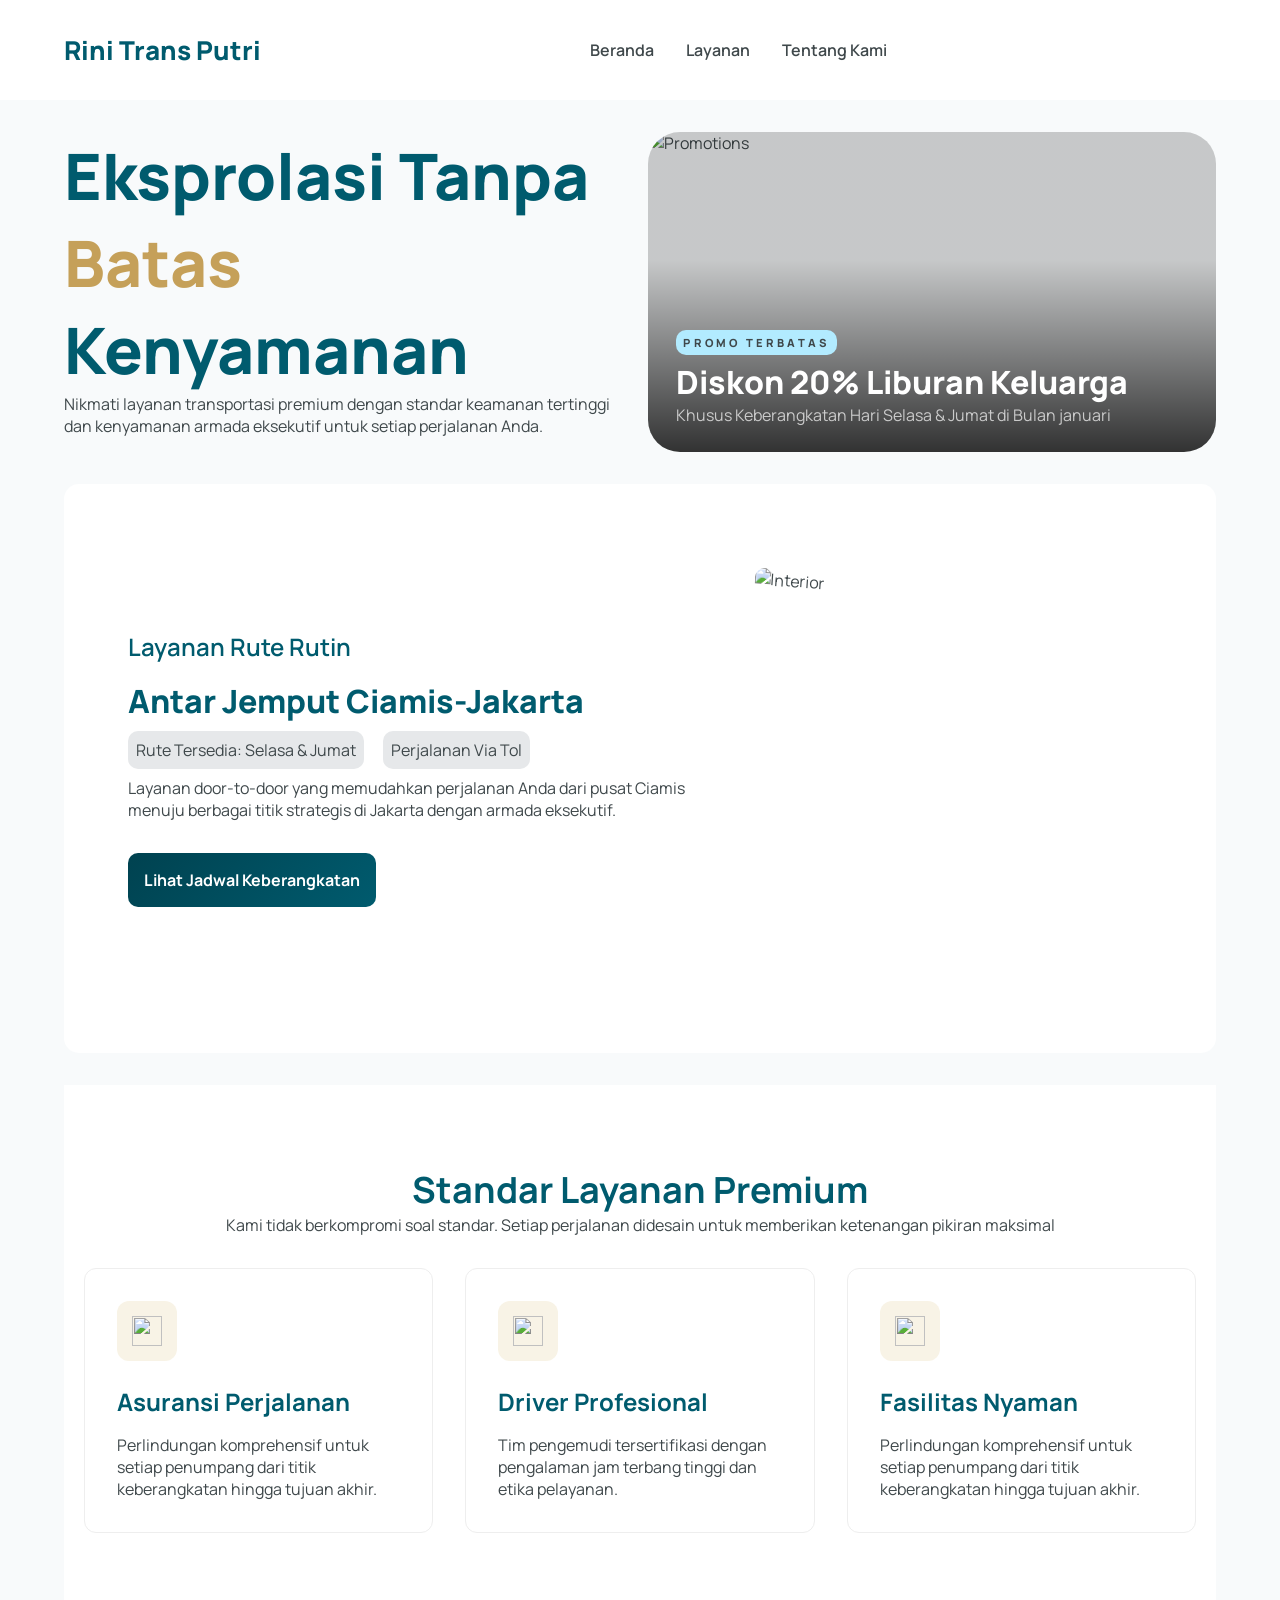
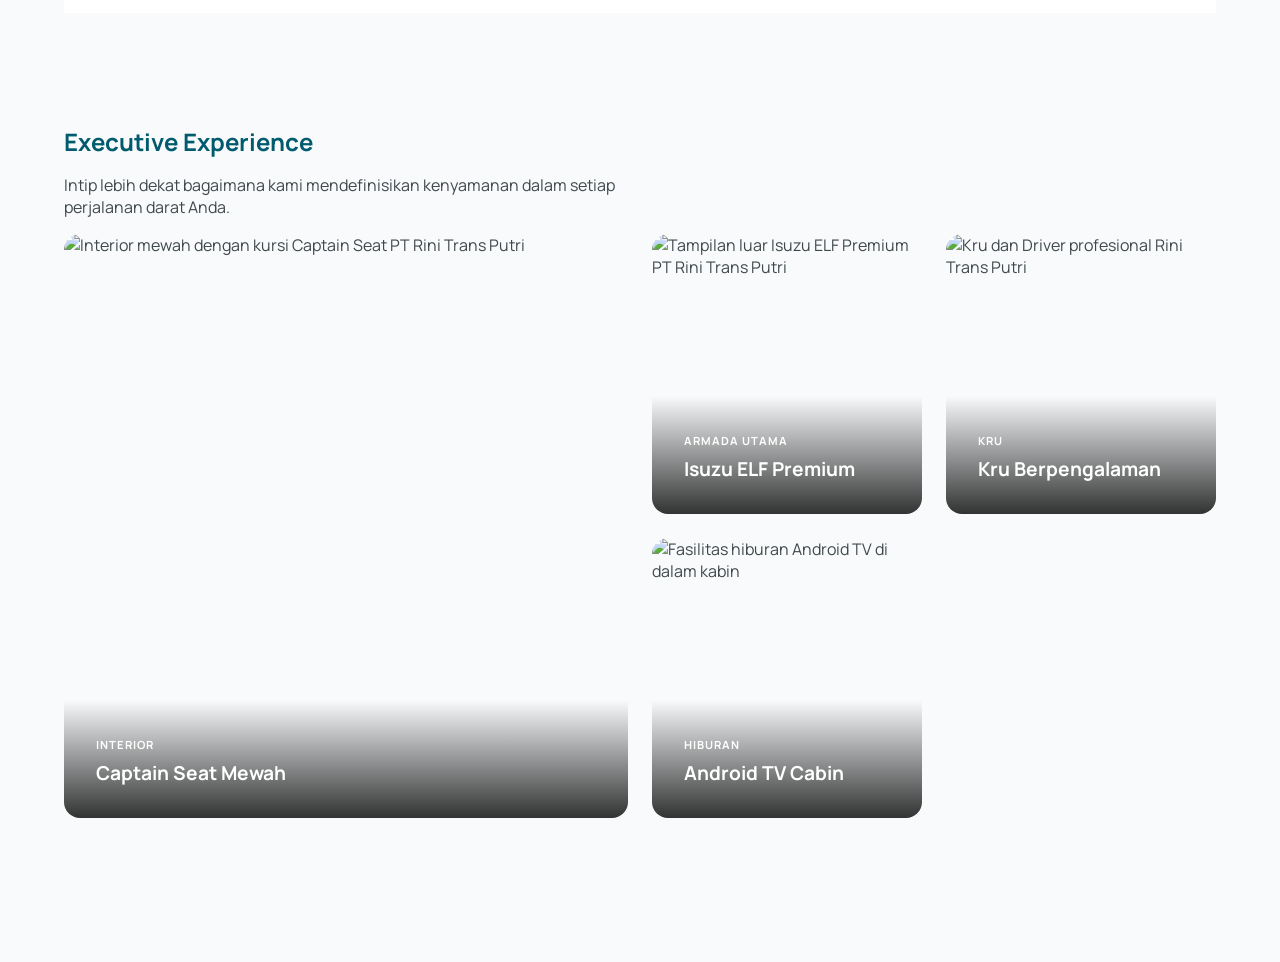
==== index.html @ 4099356e "inisialisasi" ====
<!doctype html>
<html lang="en">
  <head>
    <meta charset="UTF-8" />
    <meta name="viewport" content="width=device-width, initial-scale=1.0" />
    <title>Rini Trans Putri</title>
    <link rel="stylesheet" href="css/global.css" />
    <link rel="stylesheet" href="css/components/navbar.css" />
    <link rel="stylesheet" href="css/components/ui.css" />
    <link rel="stylesheet" href="css/pages/index.css" />
  </head>
  <body>
    <header>
      <div id="navbar-placeholder"></div>
    </header>

    <main>
      <section id="hero" class="hero-section">
        <div class="hero-container">
          <div class="hero-content">
            <h1>
              Eksprolasi Tanpa <span class="highlight">Batas</span> Kenyamanan
            </h1>
            <p>
              Nikmati layanan transportasi premium dengan standar keamanan
              tertinggi dan kenyamanan armada eksekutif untuk setiap perjalanan
              Anda.
            </p>

          </div>

          <div class="hero-visual">
            <div class="promotion-card">
              <img
                src="https://www.buspariwisata.id/wp-content/uploads/2025/04/buspriwisata.id-logo-bus-pariwisata-bejeu-a.jpg"
                alt="Promotions"
              />
            </div>
            <div class="hero-overlay">
              <span class="badge"> PROMO TERBATAS </span>
              <h2>Diskon 20% Liburan Keluarga</h2>
              <p>Khusus Keberangkatan Hari Selasa & Jumat di Bulan januari</p>
            </div>
          </div>
        </div>
      </section>

      <section id="services" class="services-section">
        <div class="services-container">
          <div class="services-content">
            <span class="section-subtitle">Layanan Rute Rutin</span>
            <h2>Antar Jemput Ciamis-Jakarta</h2>

            <div class="services-tags">
              <span class="tag-item">Rute Tersedia: Selasa & Jumat</span>
              <span class="tag-item">Perjalanan Via Tol</span>
            </div>

            <p>
              Layanan door-to-door yang memudahkan perjalanan Anda dari pusat
              Ciamis menuju berbagai titik strategis di Jakarta dengan armada
              eksekutif.
            </p>
            <a href="#" class="cta-button">Lihat Jadwal Keberangkatan</a>
          </div>

          <div class="services-visual">
            <figure class="interior-card">
              <img
                src="https://www.buspariwisata.id/wp-content/uploads/2025/04/buspriwisata.id-logo-bus-pariwisata-bejeu-a.jpg"
                alt="Interior"
              />
            </figure>
          </div>
        </div>
      </section>

      <section id="premium-standards" class="standards-section">
        <div class="standards-container">
          <header class="section-header-centered">
            <h2>Standar Layanan Premium</h2>
            <p>
              Kami tidak berkompromi soal standar. Setiap perjalanan didesain
              untuk memberikan ketenangan pikiran maksimal
            </p>
          </header>

          <div class="standards-grid">
            <article class="standard-card">
              <div class="card-icon-wrapper">
                <img src="" alt="" />
              </div>
              <h3>Asuransi Perjalanan</h3>
              <p>
                Perlindungan komprehensif untuk setiap penumpang dari titik
                keberangkatan hingga tujuan akhir.
              </p>
            </article>

            <article class="standard-card">
              <div class="card-icon-wrapper">
                <img src="" alt="" />
              </div>
              <h3>Driver Profesional</h3>
              <p>
                Tim pengemudi tersertifikasi dengan pengalaman jam terbang
                tinggi dan etika pelayanan.
              </p>
            </article>

            <article class="standard-card">
              <div class="card-icon-wrapper">
                <img src="" alt="" />
              </div>
              <h3>Fasilitas Nyaman</h3>
              <p>
                Perlindungan komprehensif untuk setiap penumpang dari titik
                keberangkatan hingga tujuan akhir.
              </p>
            </article>
          </div>
        </div>
      </section>

      <section id="executive-experience" class="experience-section">
        <div class="experience-container">
          <header class="section-header">
            <h2>Executive Experience</h2>
            <p>
              Intip lebih dekat bagaimana kami mendefinisikan kenyamanan dalam
              setiap perjalanan darat Anda.
            </p>
          </header>

          <div class="experience-gallery-grid">
            <figure class="gallery-item large-item">
              <img
                src="assets/images/interior-captain-seat.jpg"
                alt="Interior mewah dengan kursi Captain Seat PT Rini Trans Putri"
              />
              <figcaption>
                <span class="label">INTERIOR</span>
                <h3>Captain Seat Mewah</h3>
              </figcaption>
            </figure>

            <figure class="gallery-item">
              <img
                src="assets/images/fleet-exterior.jpg"
                alt="Tampilan luar Isuzu ELF Premium PT Rini Trans Putri"
              />
              <figcaption>
                <span class="label">ARMADA UTAMA</span>
                <h3>Isuzu ELF Premium</h3>
              </figcaption>
            </figure>

            <figure class="gallery-item">
              <img
                src="assets/images/crew-driver.jpg"
                alt="Kru dan Driver profesional Rini Trans Putri"
              />
              <figcaption>
                <span class="label">KRU</span>
                <h3>Kru Berpengalaman</h3>
              </figcaption>
            </figure>

            <figure class="gallery-item">
              <img
                src="assets/images/android-tv.jpg"
                alt="Fasilitas hiburan Android TV di dalam kabin"
              />
              <figcaption>
                <span class="label">HIBURAN</span>
                <h3>Android TV Cabin</h3>
              </figcaption>
            </figure>
          </div>
        </div>
      </section>
    </main>
    <script type="module" src="js/main.js"></script>
  </body>
</html>
---- css/global.css ----
/* 1. Definisikan file font yang sudah kamu download di paling atas */
@font-face {
  font-family: "Manrope"; /* Ini nama bebas yang kamu buat */
  src: url("../assets/fonts/Manrope-VariableFont_wght.ttf") format("truetype");
  font-weight: 100 900; /* Karena variable font, kita kasih rentang 100 sampai 900 */
  font-style: normal;
}

/* 2. Gabungkan ke dalam :root yang sudah kamu buat */
:root {
  /* Font Setting */
  --font-main: "Manrope", sans-serif;

  --primary-color: #004250;
  --secondary-color: #c5a059;
  --bg-light: #f8fafb;
  --white: #ffffff;

  /* Warna Teks */
  --text-primary: #005b6e;
  --text-secondary: #3f484b;

  /* Warna UI Elements */
  --card-bold:900;
  --card-medium:600;
  --card-thin:400;
  --fsize-card:2rem;
  --fsize-mini:1rem
  --card-bg: #ffffff;
  --border-color: #e2e8f0;
  --bg-radius: 15px;
  --bg-padding:2rem;
  --gap-card:2rem;
  --btn-hover: #08626c;
  --bg-item: #e6e8ea;
  --badge-bg:#B2EBFF;
  --bg-form:#70787C;
  --btn-linear: linear-gradient(135deg, #004250 0%, #005B6E 100%);

  --shadow-soft: 0 10px 30px rgba(0, 0, 0, 0.05);

  --banner-line: 1.1;

  --input-bg: #ebebeb;
  --input-radius: 8px;
  --input-padding: 0.8rem;
  --label-weight: 600;


}

/* 3. Terapkan secara global */
body {
  font-family: var(--font-main);
  background-color: var(--bg-light);
  color: var(--text-secondary);
  margin: 0;
}

main {
  display: flex;
  flex-direction: column;
  gap: 2rem;
  margin: 2rem 4rem 4rem 4rem;
  
}

* {
  margin: 0;
  padding: 0;
  box-sizing: border-box; /* Sangat penting agar padding tidak merusak lebar elemen */
}

html {
  scroll-behavior: smooth;
  font-size: 16px; /* Basis 1rem = 16px */
}
---- css/components/navbar.css ----
.navbar {
  background-color: #ffff;
  padding: 2rem 4rem 2rem 4rem;
  position: sticky;
  top: 0;
  z-index: 1000;
}

.nav-container {
  display: flex;
  justify-content: space-between;
  align-items: center;
  max-width: 1200px;
}

.nav-links {
  display: flex;
  list-style: none;
  gap: 1rem;
}

.nav-links a {
  display: inline-block;
  text-decoration: none;
  color: var(--text-secondary);
  font-family: var(--font-main);
  font-weight: 600;
  transition: all 0.3 ease;
}

.nav-links a:hover {
  font-weight: 900;
  color: var(--text-primary);
  transform: translateY(-5px);
}

.logo {
  font-family: var(--font-main);
  font-weight: 800;
  font-size: 26px;
  color: var(--text-primary);
}
---- css/components/ui.css ----
.cta-button {
  text-decoration: none;
  background: var(--btn-linear);
  color: var(--white);
  font-size: 1rem;
  font-weight: bold;
  padding: 1rem;
  border-radius: 10px;
  margin-top: 1rem;
  display: block;
  text-align: center;
  width: fit-content;
}

.badge {
  color: var(--text-secondary);
  font-size: 0.7rem;
  font-weight: var(--card-bold);
  letter-spacing: 0.2rem;
  background-color: var(--badge-bg);
  border-radius: 10px;
  padding: 5px 7px;
}
.card-badge {
  color: var(--text-primary);
  font-size: 0.7rem;
  font-weight: var(--card-bold);
  letter-spacing: 0.2rem;
  background-color: rgba(255, 255, 255, 0.7);
  border-radius: 10px;
  padding: 5px 7px;
}

.form-card {
    display: flex;
    flex-direction: column;
    gap:var(--gap-card) ;
    flex: 1;
    background-color: var(--card-bg);
    border-radius: var(--bg-radius);
    padding: var(--bg-padding);
    box-shadow: var(--shadow-soft) ;
}

.btn-arrow {
  color: var(--text-primary);
  background-color: #ECEEEF;
  border: none;
  border-radius: var(--input-radius);
  width: 2.5rem;
  height: 2.5rem;
  cursor: pointer;
}

.nav-btn  {
  padding: 12px 25px;
  border: none;
  background: #ebebeb;
  color: var(--text-dark);
  border-radius: 10px;
  cursor: pointer;
  font-weight: 600;
  transition: var(--transition);
}

.nav-btn.active {
  background: var(--btn-linear);
  color: var(--white);
}

.btn-submit {
  padding: 12px 25px;
  border: none;
  width: 100%;
  background: var(--btn-linear);
  color: var(--white);
  border-radius: 10px;
  cursor: pointer;
  font-weight: 600;
}

/* Ini akan otomatis berlaku untuk semua inputan di website Anda */
input[type="text"],
input[type="email"],
input[type="number"],
input[type="password"],
input[type="date"],
select,
textarea {
    width: 100%;
    padding: var(--input-padding);
    border: none;
    background-color: var(--input-bg);
    border-radius: var(--input-radius);
    outline-color: var(--primary-color);
    font-family: inherit; /* Agar font tidak berubah ke default browser */
    transition: all 0.3s ease;
    resize: none;
}

input[type="text"]:focus,
input[type="email"]:focus,
input[type="number"]:focus,
input[type="password"]:focus,
input[type="date"]:focus,
select:focus,
textarea:focus{
    color: var(--text-primary);
    outline: none;
    box-shadow: 2px 4px 10px 4px rgba(15, 59, 70, 0.2);
    background-color: #ffffff;
}

/* Style saat input diklik (Focus) */
input:focus, textarea:focus {
    background-color: #ffffff; 
    box-shadow: 2px 4px 10px 4px rgba(15, 59, 70, 0.2);
}

:where(input):focus::placeholder {
  color: var(--text-primary);
}

.field:focus-within label {
  color: var(--text-primary);
  transition: all 0.3s ease;
  transform: translateY(-2px);
}
/* Style Global untuk Label */
label {
    display: block;
    margin-bottom: 0.5rem;
    font-weight: var(--label-weight);
    font-size: 0.9rem;
    color: #333;
    transition: color 0.3s ease;
}
---- css/pages/index.css ----
.hero-container {
  display: flex;
  justify-content: space-between;
  gap: 1rem;
}

.hero-content {
  flex: 1;
}

.hero-content h1 {
  font-size: 4rem;
  font-weight: 900;
  color: var(--text-primary);
}

.hero-content span {
  display: block;
  font-size: 4rem;
  color: var(--secondary-color);
}

.hero-visual {
  position: relative;
  flex: 1;
  width: 100%;
}

.hero-visual .promotion-card {
  position: relative;
  aspect-ratio: 16 / 9;
  overflow: hidden;
  border-radius: 2rem;
}

.hero-visual .promotion-card::after {
  content: "";
  position: absolute;
  top: 0;
  left: 0;
  width: 100%;
  height: 100%;

  background: linear-gradient(rgba(0, 0, 0, 0.2) 40%, rgba(0, 0, 0, 0.8) 100%);
  pointer-events: none;
}

.hero-visual .promotion-card img {
  width: 100%;
  height: 100%;
  z-index: -1;
}

.hero-overlay {
  position: absolute;
  bottom: 8%;
  left: 5%;
  width: 90%;
}



.hero-overlay h2 {
  color: var(--white);
  font-weight: 900;
  font-size: 2rem;
  margin-top: 0.5rem;
}

.hero-overlay p {
  color: var(--white);
  font-size: 1rem;
  opacity: 70%;
}

.services-container {
  display: flex;
  justify-content: space-between;
  background-color: var(--white);
  border-radius: 15px;
  gap: 1rem;
  padding: 4rem 4rem;
}

.services-content {
  display: flex;
  flex-direction: column;
  flex: 1.5;
  gap: 1rem;
  align-self: center;
}

.services-content span {
  font-size: 1.5rem;
  font-weight: 600;
  color: var(--text-primary);
}
.services-content h2 {
  font-size: 2rem;
  font-weight: 900;
  color: var(--text-primary);
}

.services-tags .tag-item {
  font-size: 1rem;
  font-weight: normal;
  color: var(--text-secondary);
  background-color: var(--bg-item);
  border-radius: 10px;
  padding: 0.5rem;
  margin-right: 1rem;
}

.services-visual {
  display: flex;
  flex: 1;
  justify-content: end;
  max-height: 100%;
  padding: 2rem;
}

.services-visual .interior-card {
  width: 100%;
  max-width: 400px;
  aspect-ratio: 1/1;
  overflow: hidden;
  border-radius: 10px;
  rotate: 4deg;
}

.section-header-centered,
.h2 {
  text-align: center;
  font-size: 1.5rem;
  color: var(--text-primary);
  margin-bottom: 2rem;
}

.section-header-centered p {
  font-size: 1rem;
  color: var(--text-secondary);
}

.standards-section {
  padding: 80px 20px;
  background-color: var(--white);
}

.standards-grid {
  display: grid;
  grid-template-columns: repeat(3, 1fr);
  gap: 2rem;
}

.standard-card {
  padding: 2rem;
  background: var(--white);
  border-radius: 12px;
  border: 1px solid #eee;
  transition: all 0.3s ease;
}

.standard-card:hover {
  transform: translateY(-10px);
  box-shadow: var(--shadow-soft);
}

.card-icon-wrapper {
  width: 60px;
  height: 60px;
  background-color: rgba(184, 134, 11, 0.1);
  display: flex;
  align-items: center;
  justify-content: center;
  border-radius: 12px;
  margin-bottom: 1.5rem;
}

.card-icon-wrapper img {
  width: 30px;
  height: 30px;
}

.standard-card h3 {
  font-size: 1.5rem;
  color: var(--text-primary);
  margin-bottom: 1rem;
}

.standard-card p {
  font-size: 1rem;
  color: var(--text-secondary);
}

.experience-section {
  padding: 80px 0;
  background-color: var(--bg-light);
}

.experience-section header h2 {
  font-size: 1.5rem;
  color: var(--text-primary);
  margin-bottom: 1rem;
}
.experience-section header p {
  width: 50%;
  font-size: 1rem;
  color: var(--text-secondary);
  margin-bottom: 1rem;
}

.experience-gallery-grid {
  display: grid;
  grid-template-columns: repeat(4, 1fr);
  grid-template-rows: repeat(2, 280px);
  gap: 1.5rem;
}

.gallery-item {
  position: relative;
  overflow: hidden;
  border-radius: 16px;
  margin: 0;
}

/* Gambar Besar (Captain Seat) */
.large-item {
  grid-column: span 2;
  grid-row: span 2;
}

.gallery-item img {
  width: 100%;
  height: 100%;
  object-fit: cover;
  transition: transform 0.5s ease;
}

.gallery-item:hover img {
  transform: scale(1.1);
}

/* Overlay & Caption */
.gallery-item figcaption {
  position: absolute;
  bottom: 0;
  left: 0;
  right: 0;
  padding: 2rem;
  background: linear-gradient(transparent, rgba(0, 0, 0, 0.8));
  color: var(--white);
}

.gallery-item .label {
  display: inline-block;
  font-size: 0.7rem;
  font-weight: 700;
  letter-spacing: 1px;
  color: var(--accent-gold);
  margin-bottom: 0.5rem;
}

.gallery-item h3 {
  font-size: 1.2rem;
  margin: 0;
}
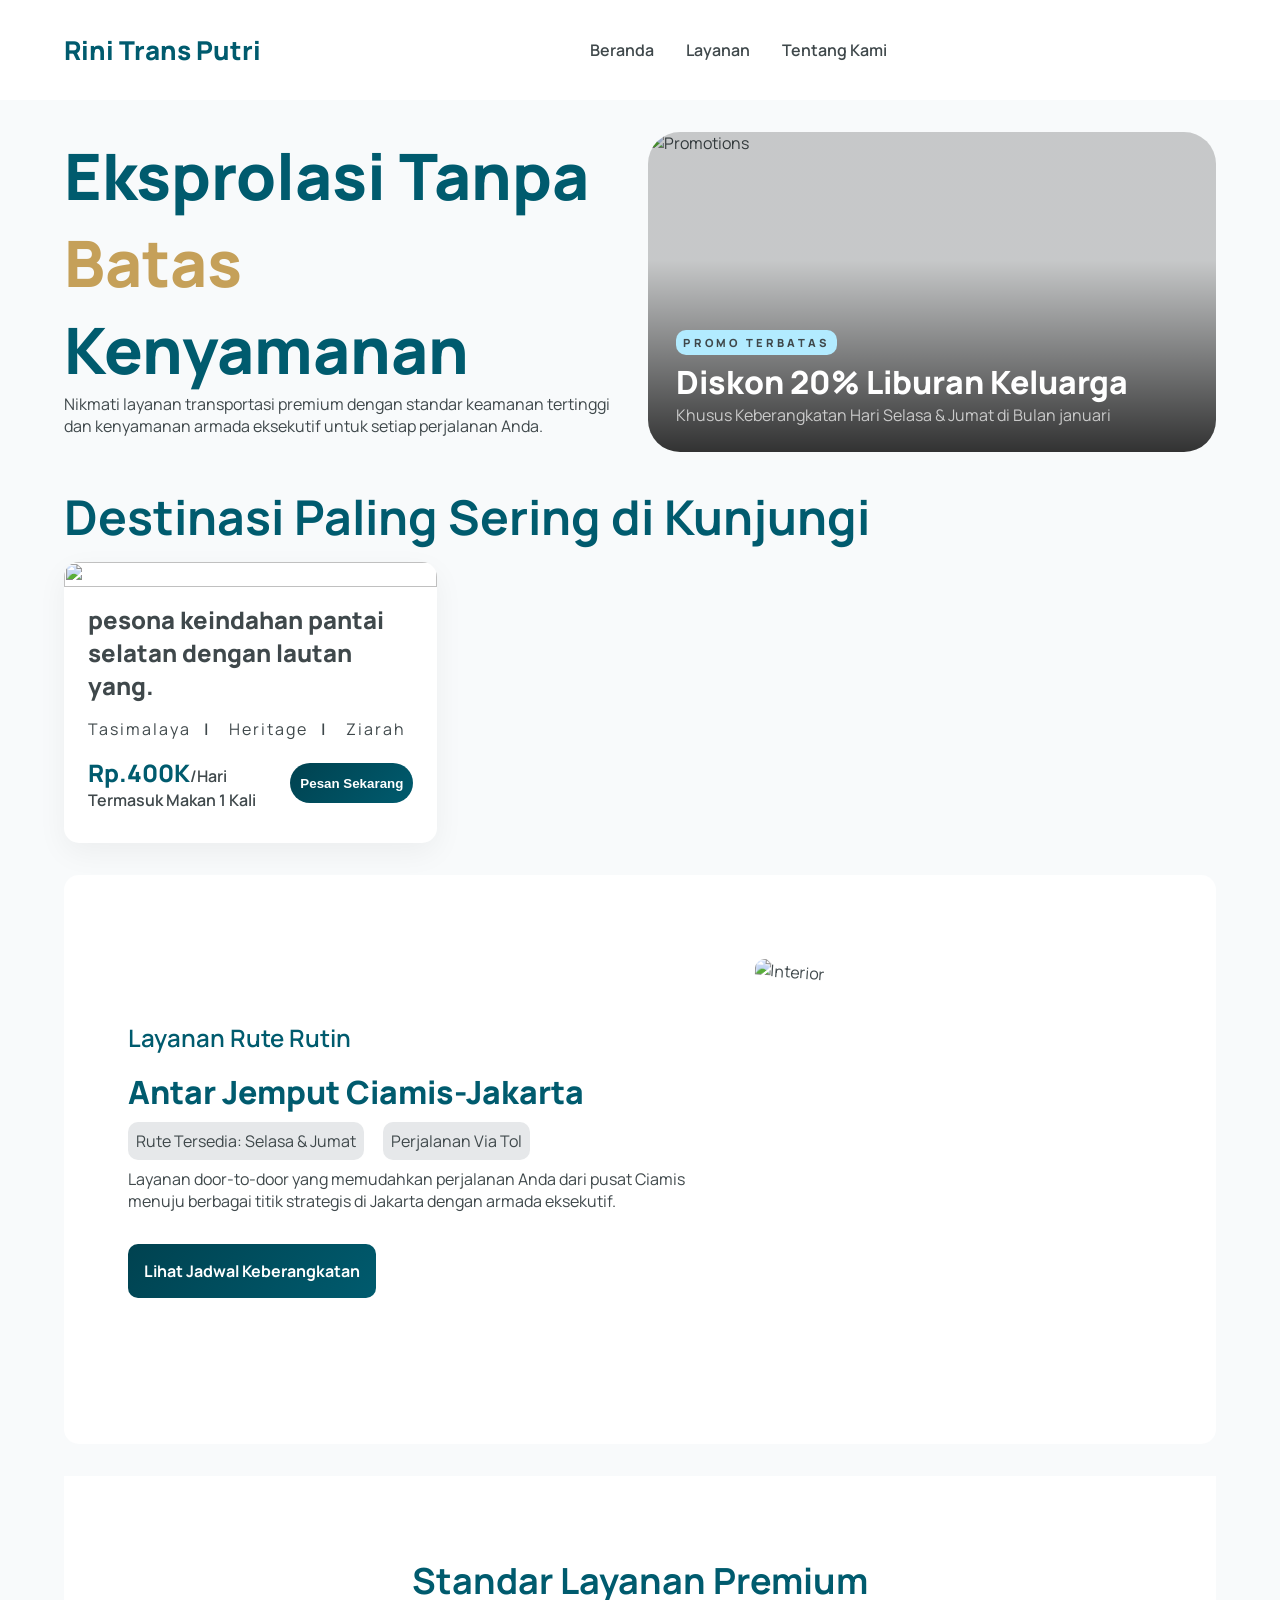
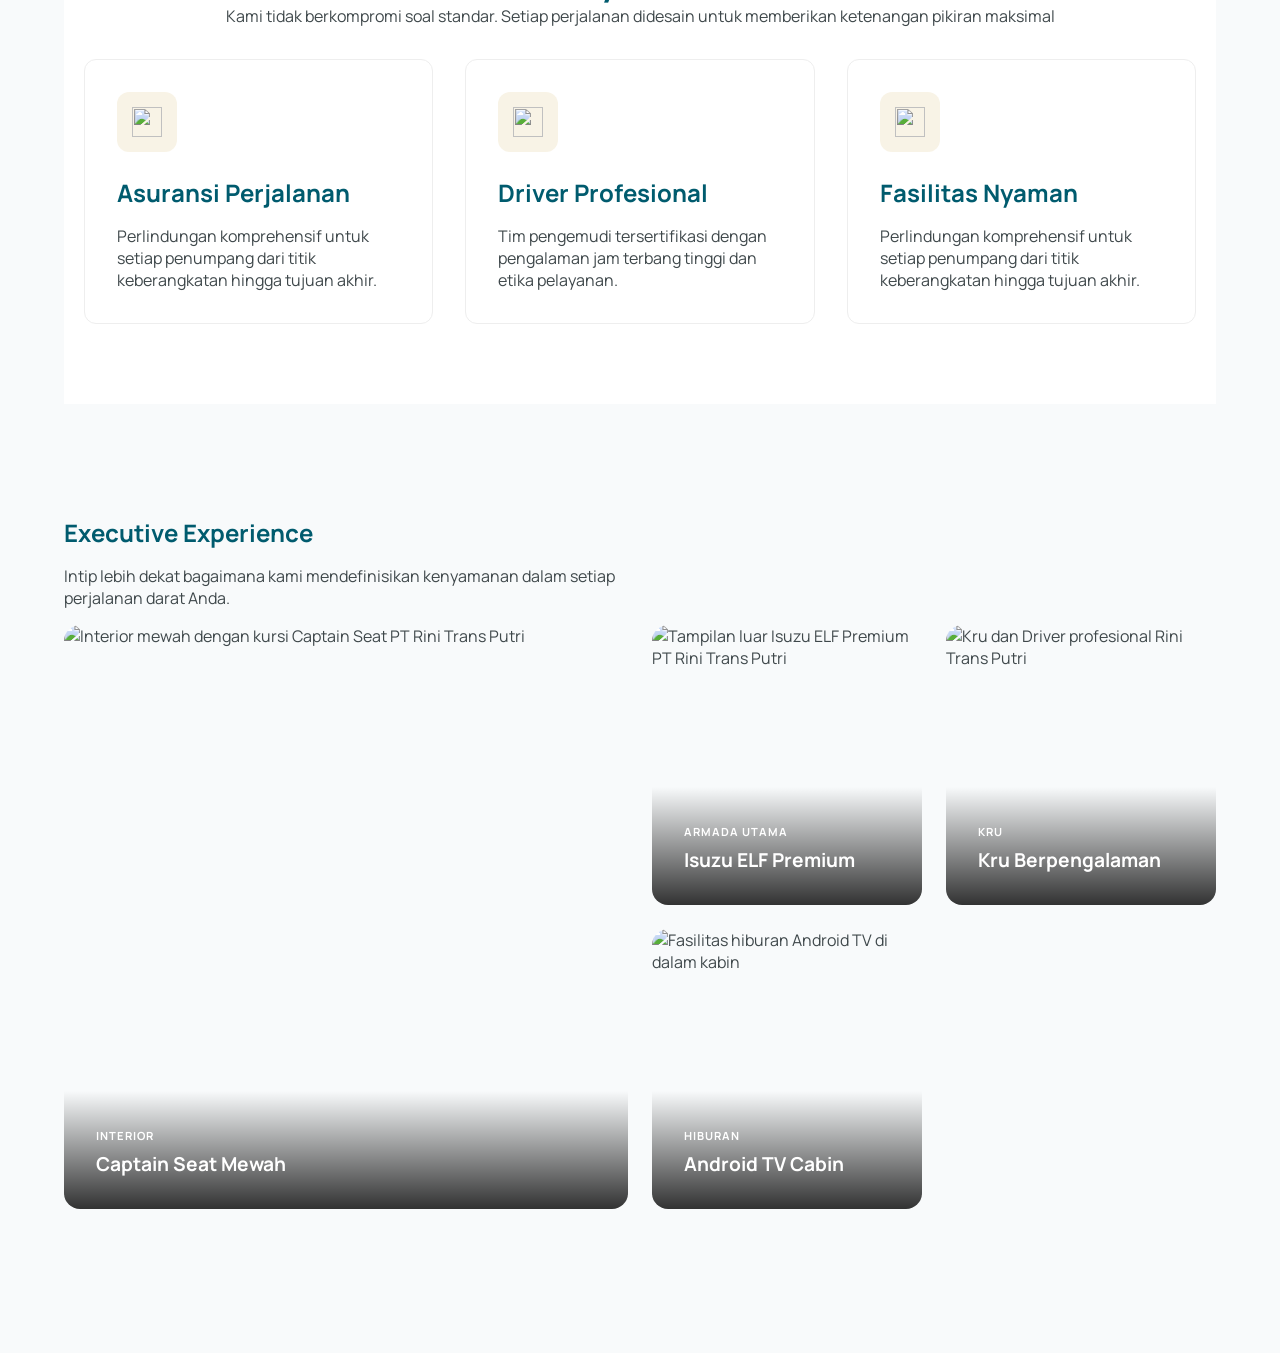
==== commit 038d50a4: "update pada card favorit" ====
--- a/index.html
+++ b/index.html
@@ -45,6 +45,46 @@
         </div>
       </section>
 
+      <section id="popular-destination" class="popular-destination">
+        <div class="destination-title">
+          <h2>Destinasi Paling Sering di Kunjungi</h2>
+        </div>
+        <div class="destination-container">
+          <div class="card-destination">
+            <figure class="destination-visual">
+              <img src="https://www.buspariwisata.id/wp-content/uploads/2025/04/buspriwisata.id-logo-bus-pariwisata-bejeu-a.jpg" alt="">
+            </figure>
+
+            <div class="destination-content">
+              <div class="content-title">
+                  <h2>pesona keindahan pantai selatan dengan lautan yang.</h2>
+              </div>
+
+              <div class="destination-categorization">
+                <div class="category-tag" tag-location>
+                  <i class="icon-map"></i>
+                  <span class="tag-category">Tasimalaya</span>
+                </div>
+                <div class="category-tag" tag-type>
+                  <span class="tag-category">Heritage</span>
+                </div>
+                <div class="category-tag" tag-purpose>
+                  <span class="tag-category">Ziarah</span>
+                </div>
+              </div>
+            
+              <div class="footer">
+                <div class="price-detail">
+                  <h3>Rp.400K<span class="day">/Hari</span></h3>
+                    <span class="offer">Termasuk Makan 1 Kali</span>
+                </div>
+                <button class="nav-btn-minicard active">Pesan Sekarang</button>
+              </div>
+            </div>
+          </div>
+        </div>
+      </section>
+
       <section id="services" class="services-section">
         <div class="services-container">
           <div class="services-content">
--- a/css/global.css
+++ b/css/global.css
@@ -26,7 +26,7 @@
   --card-thin:400;
   --fsize-card:2rem;
   --fsize-mini:1rem
-  --card-bg: #ffffff;
+  --card-bg:#ffffff;
   --border-color: #e2e8f0;
   --bg-radius: 15px;
   --bg-padding:2rem;
@@ -35,6 +35,7 @@
   --bg-item: #e6e8ea;
   --badge-bg:#B2EBFF;
   --bg-form:#70787C;
+  --tag-categories:#E5E5E5;
   --btn-linear: linear-gradient(135deg, #004250 0%, #005B6E 100%);
 
   --shadow-soft: 0 10px 30px rgba(0, 0, 0, 0.05);
--- a/css/components/ui.css
+++ b/css/components/ui.css
@@ -68,6 +68,25 @@
   color: var(--white);
 }
 
+.nav-btn-minicard {
+  width: fit-content;
+  height: 2.5rem;
+  padding-left: 10px;
+  padding-right: 10px;
+  border: none;
+  background: #ebebeb;
+  color: var(--text-dark);
+  border-radius: 20px;
+  cursor: pointer;
+  font-weight: 600;
+  transition: var(--transition);
+}
+
+.nav-btn-minicard.active {
+  background: var(--btn-linear);
+  color: var(--white);
+}
+
 .btn-submit {
   padding: 12px 25px;
   border: none;
@@ -134,4 +153,25 @@
     font-size: 0.9rem;
     color: #333;
     transition: color 0.3s ease;
-}+}
+
+.destination-categorization {
+  display: flex;
+  align-items: center;
+  gap: 10px;
+}
+
+.tag-category {
+  color: var(--color-categories);
+  font-size: 1rem;
+  letter-spacing: 2px;
+}
+
+.category-tag:not(:last-child)::after {
+  content: "|";
+  margin-left: 10px;
+  margin-right: 10px;
+  color: var(--color-categories);
+  font-weight: var(--card-medium);
+}
+
--- a/css/pages/index.css
+++ b/css/pages/index.css
@@ -58,8 +58,6 @@
   width: 90%;
 }
 
-
-
 .hero-overlay h2 {
   color: var(--white);
   font-weight: 900;
@@ -71,6 +69,82 @@
   color: var(--white);
   font-size: 1rem;
   opacity: 70%;
+}
+
+.destination-container {
+  display: grid;
+  grid-template-columns: repeat(3,1fr);
+  gap: 1rem;
+}
+
+.popular-destination {
+  display: flex;
+  flex-direction: column;
+  gap: 3rem;
+}
+.popular-destination .destination-title {
+  height: 30px;
+  font-size: 2rem;
+  color: var(--text-primary);
+}
+
+.destination-container .card-destination {
+  display: flex;
+  flex-direction: column;
+  gap: 1rem;
+  background-color: var(--white);
+  width: 100%;
+  height: auto;
+  border-radius: var(--bg-radius);
+  box-shadow: var(--shadow-soft);
+}
+
+
+
+.card-destination .destination-visual {
+  width: 100%;
+  height: 60%;
+}
+.card-destination .destination-visual img {
+  width: 100%;
+  height: 100%;
+  object-fit: cover;
+  border-top-left-radius: var(--bg-radius);
+  border-top-right-radius: var(--bg-radius);
+}
+
+.destination-content h2 {
+  color: var(--text-secondary);
+  font-weight: var(--card-bold);
+  font-size: 1.5rem;
+}
+
+.destination-content {
+  display: flex;
+  flex-direction: column;
+  gap: 1rem;
+  padding-left: 1.5rem;
+  padding-right: 1.5rem;
+}
+
+.destination-content .footer {
+  margin-bottom: 2rem;
+  display: flex;
+  justify-content: space-between;
+}
+.destination-content .footer .nav-btn-minicard {
+  align-self: center;
+}
+
+.destination-content h3 {
+  font-size: 1.5rem;
+  color: var(--text-primary);
+  font-weight: var(--card-bold);
+}
+.destination-content .offer, .day {
+  color: var(--text-secondary);
+  font-weight: var(--card-medium);
+  font-size: 1rem;
 }
 
 .services-container {
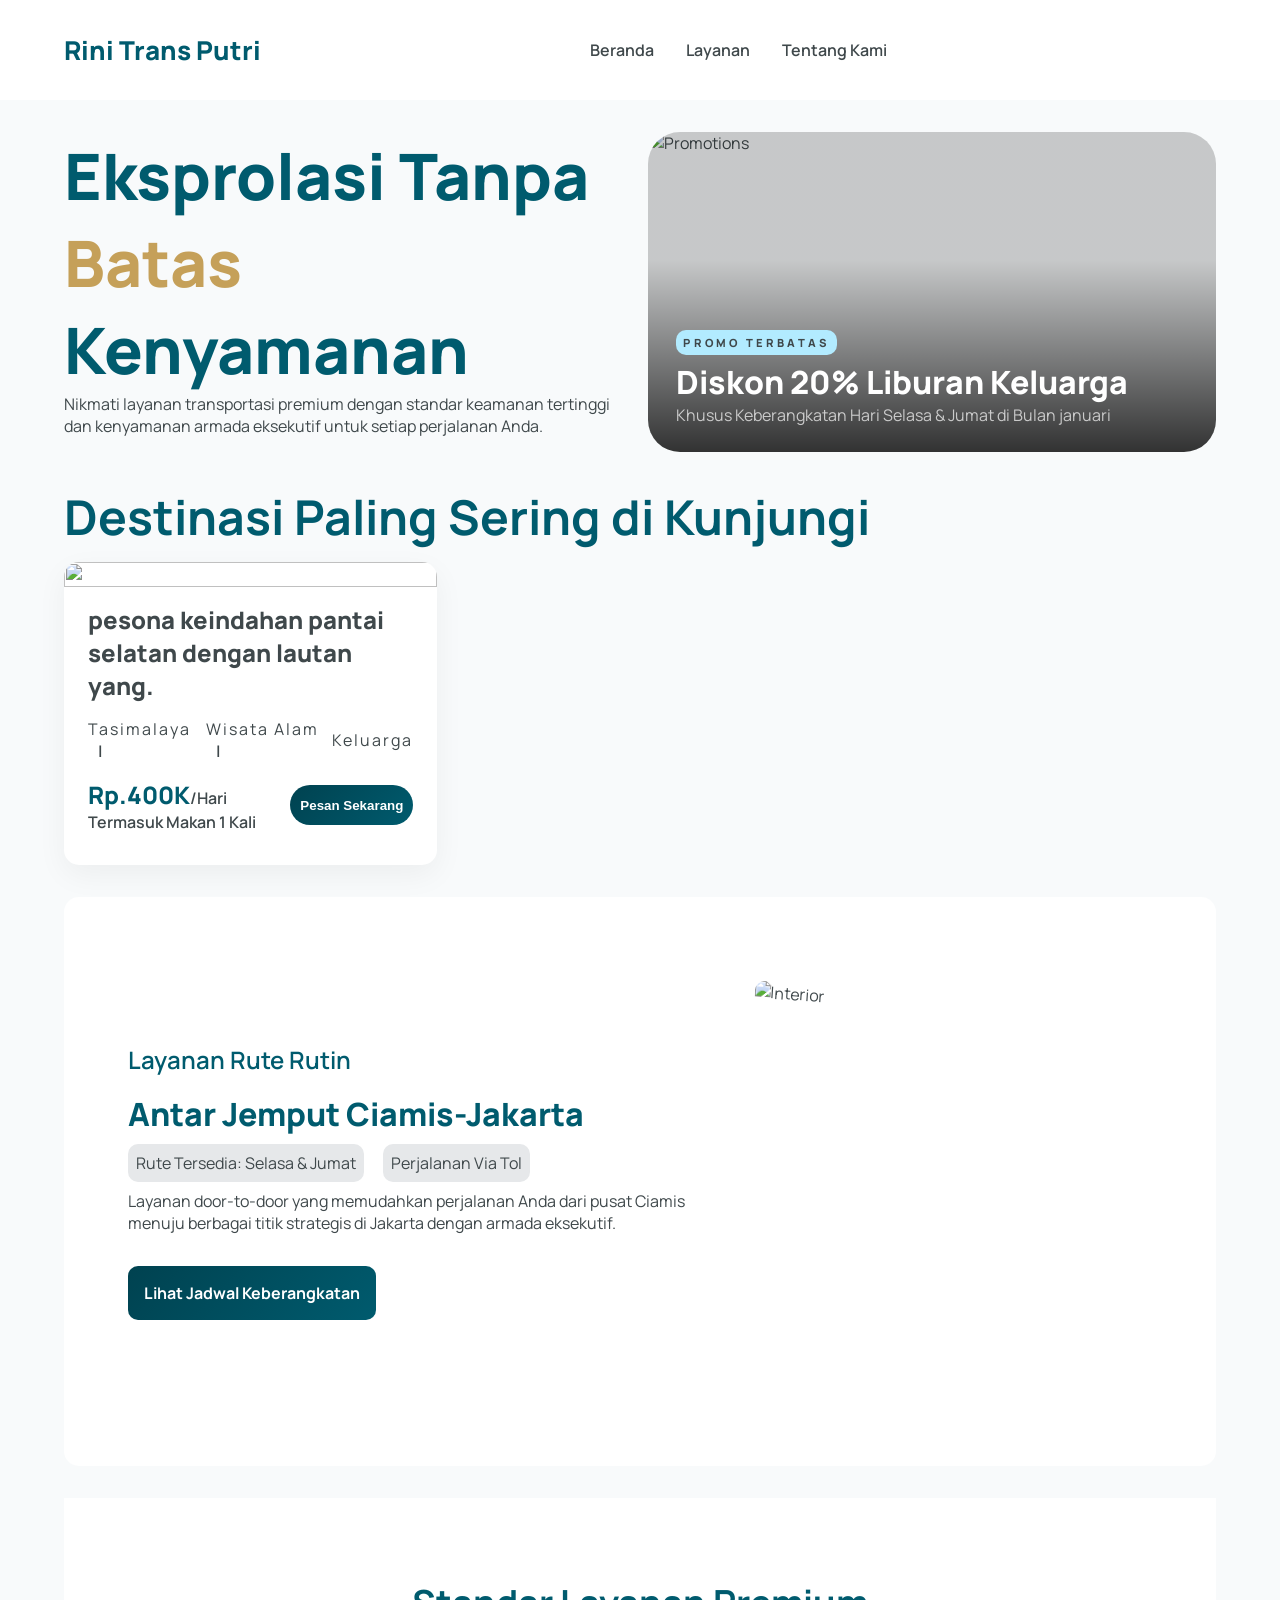
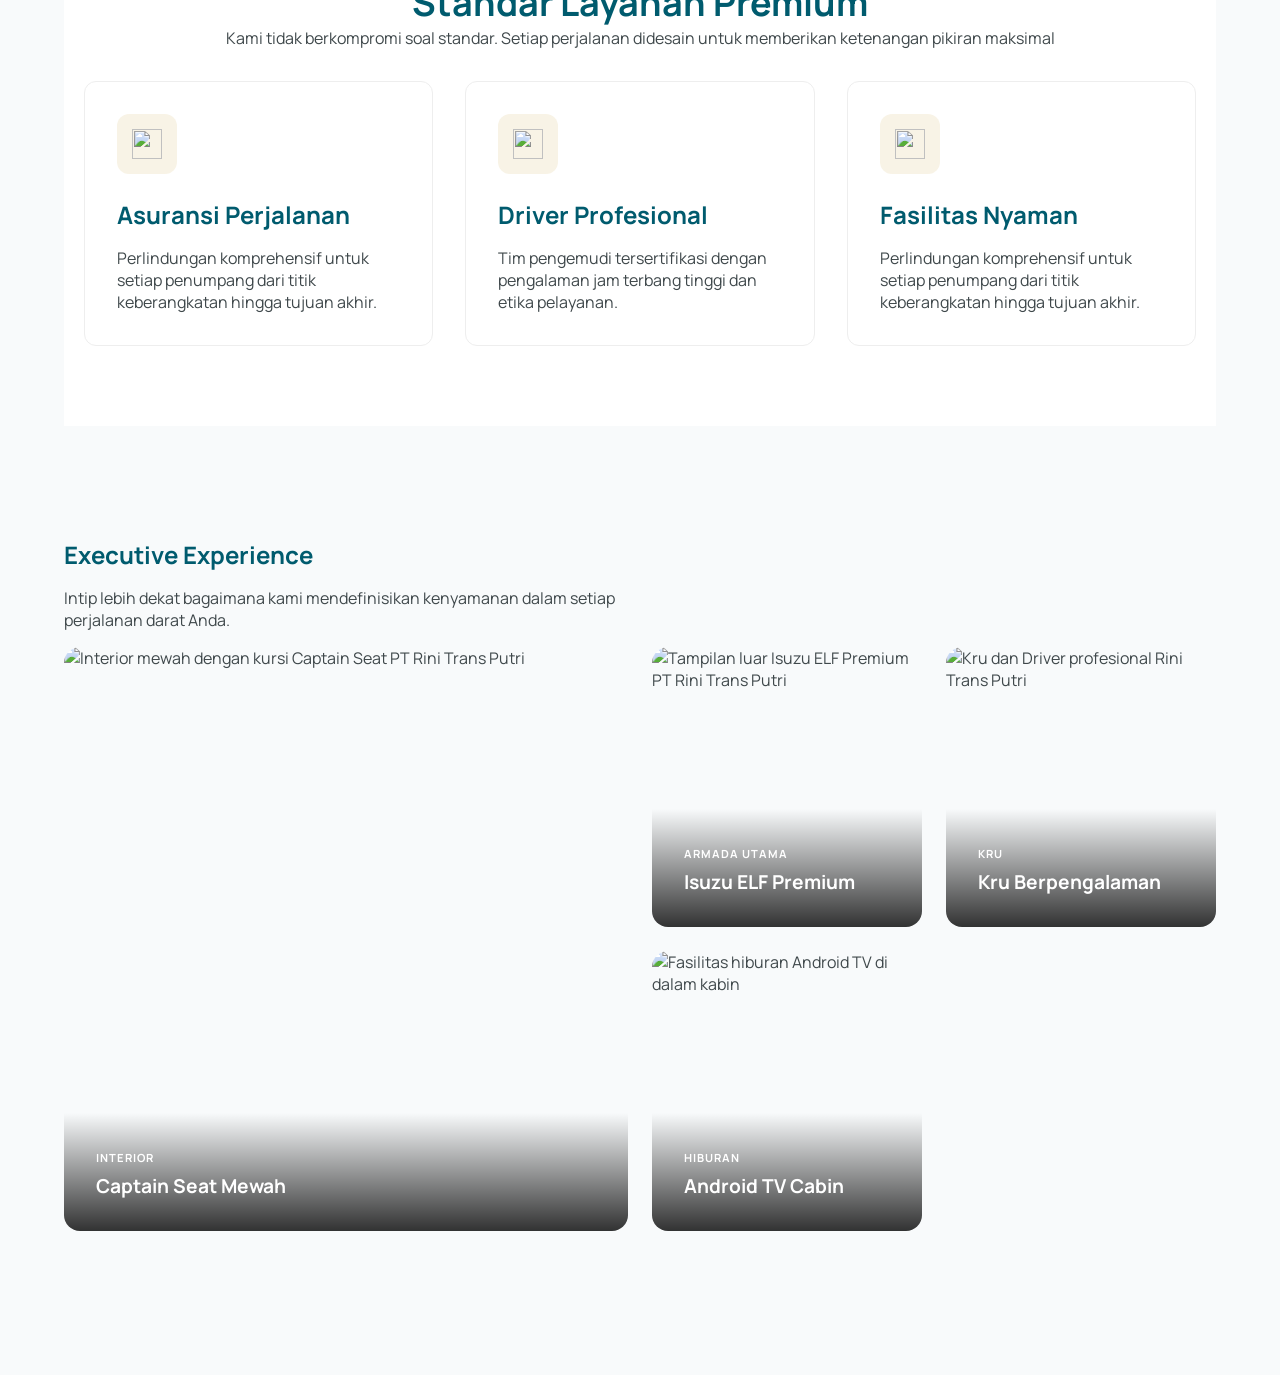
==== commit c4ee3544: "penambahan laman abou" ====
--- a/index.html
+++ b/index.html
@@ -49,10 +49,11 @@
         <div class="destination-title">
           <h2>Destinasi Paling Sering di Kunjungi</h2>
         </div>
+        
         <div class="destination-container">
           <div class="card-destination">
             <figure class="destination-visual">
-              <img src="https://www.buspariwisata.id/wp-content/uploads/2025/04/buspriwisata.id-logo-bus-pariwisata-bejeu-a.jpg" alt="">
+              <img src="https://dynamic-media-cdn.tripadvisor.com/media/photo-o/2a/b9/ee/23/caption.jpg?w=1400&h=-1&s=1" alt="">
             </figure>
 
             <div class="destination-content">
@@ -66,10 +67,10 @@
                   <span class="tag-category">Tasimalaya</span>
                 </div>
                 <div class="category-tag" tag-type>
-                  <span class="tag-category">Heritage</span>
+                  <span class="tag-category">Wisata Alam</span>
                 </div>
                 <div class="category-tag" tag-purpose>
-                  <span class="tag-category">Ziarah</span>
+                  <span class="tag-category">Keluarga</span>
                 </div>
               </div>
             
--- a/css/pages/index.css
+++ b/css/pages/index.css
@@ -85,6 +85,7 @@
 .popular-destination .destination-title {
   height: 30px;
   font-size: 2rem;
+  font-weight: var(--card-bold);
   color: var(--text-primary);
 }
 
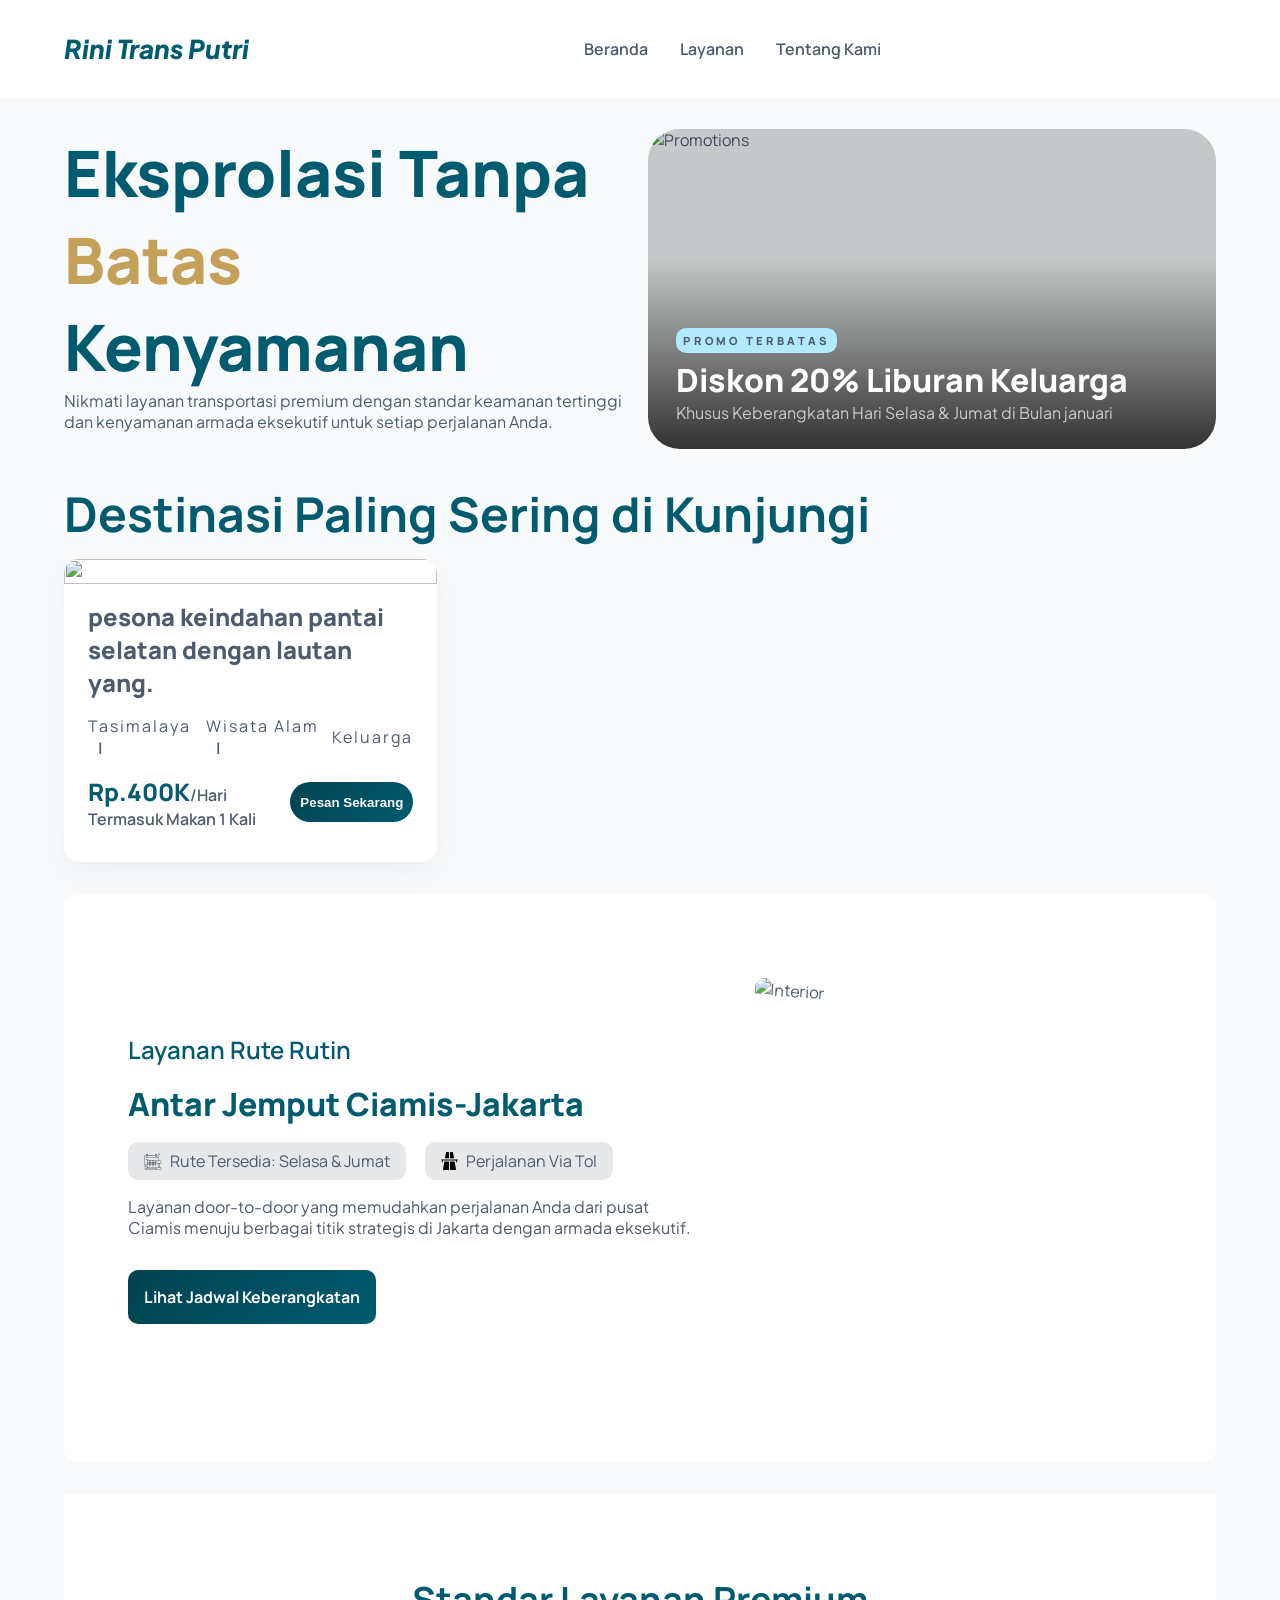
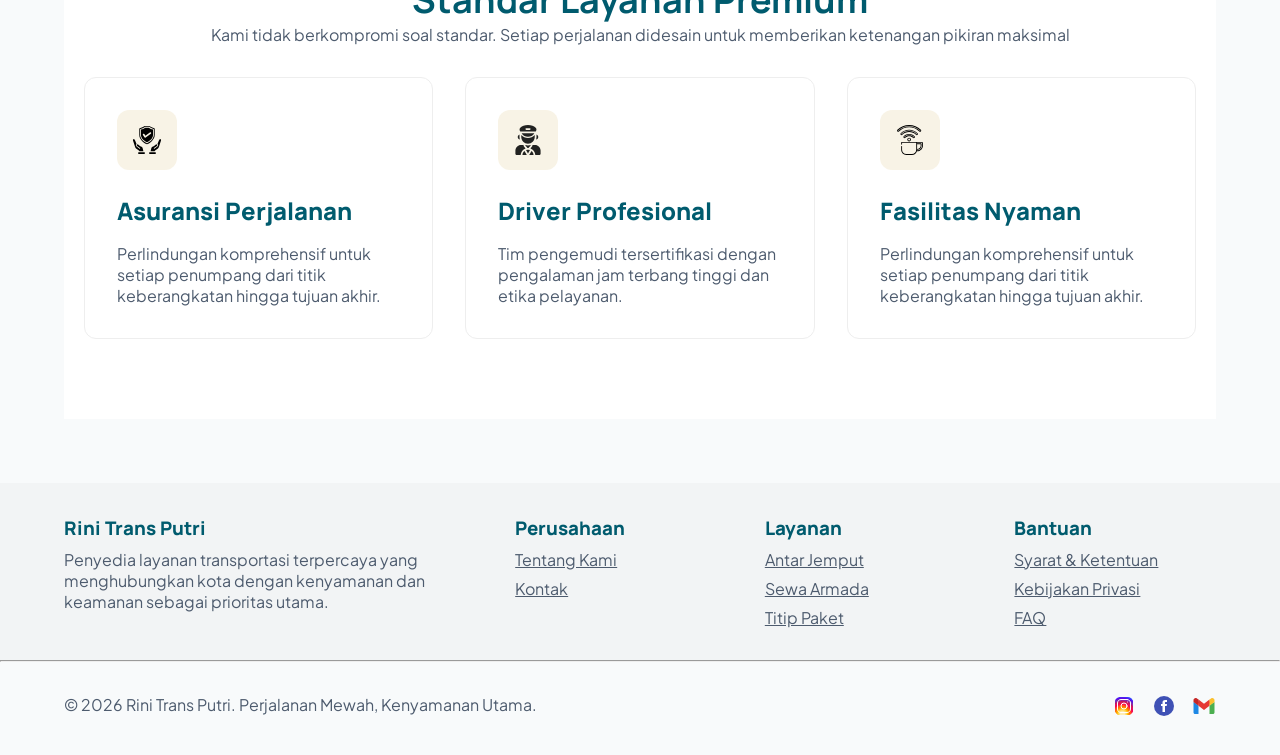
==== commit 21a83e03: "perubahan pada design beranda dan pembuatan laman tentang kami" ====
--- a/index.html
+++ b/index.html
@@ -6,6 +6,7 @@
     <title>Rini Trans Putri</title>
     <link rel="stylesheet" href="css/global.css" />
     <link rel="stylesheet" href="css/components/navbar.css" />
+    <link rel="stylesheet" href="css/components/footer.css" />
     <link rel="stylesheet" href="css/components/ui.css" />
     <link rel="stylesheet" href="css/pages/index.css" />
   </head>
@@ -93,8 +94,11 @@
             <h2>Antar Jemput Ciamis-Jakarta</h2>
 
             <div class="services-tags">
-              <span class="tag-item">Rute Tersedia: Selasa & Jumat</span>
-              <span class="tag-item">Perjalanan Via Tol</span>
+              <span class="tag-item" >
+                <img src="/assets/icons/callender.svg" alt="callender">
+                Rute Tersedia: Selasa & Jumat</span>
+              <span class="tag-item"><img src="/assets/icons/toll.svg" alt="toll">
+                Perjalanan Via Tol</span>
             </div>
 
             <p>
@@ -129,7 +133,7 @@
           <div class="standards-grid">
             <article class="standard-card">
               <div class="card-icon-wrapper">
-                <img src="" alt="" />
+                <img src="/assets/icons/assurance.svg" alt="asuransi" />
               </div>
               <h3>Asuransi Perjalanan</h3>
               <p>
@@ -140,7 +144,7 @@
 
             <article class="standard-card">
               <div class="card-icon-wrapper">
-                <img src="" alt="" />
+                <img src="/assets/icons/driver.svg" alt="Driver" />
               </div>
               <h3>Driver Profesional</h3>
               <p>
@@ -151,7 +155,7 @@
 
             <article class="standard-card">
               <div class="card-icon-wrapper">
-                <img src="" alt="" />
+                <img src="/assets/icons/facility.svg" alt="Fasilitas" />
               </div>
               <h3>Fasilitas Nyaman</h3>
               <p>
@@ -162,65 +166,12 @@
           </div>
         </div>
       </section>
+    </main>
 
-      <section id="executive-experience" class="experience-section">
-        <div class="experience-container">
-          <header class="section-header">
-            <h2>Executive Experience</h2>
-            <p>
-              Intip lebih dekat bagaimana kami mendefinisikan kenyamanan dalam
-              setiap perjalanan darat Anda.
-            </p>
-          </header>
+    <footer>
+      <div id="footer-placeholder"></div>
+    </footer>
 
-          <div class="experience-gallery-grid">
-            <figure class="gallery-item large-item">
-              <img
-                src="assets/images/interior-captain-seat.jpg"
-                alt="Interior mewah dengan kursi Captain Seat PT Rini Trans Putri"
-              />
-              <figcaption>
-                <span class="label">INTERIOR</span>
-                <h3>Captain Seat Mewah</h3>
-              </figcaption>
-            </figure>
-
-            <figure class="gallery-item">
-              <img
-                src="assets/images/fleet-exterior.jpg"
-                alt="Tampilan luar Isuzu ELF Premium PT Rini Trans Putri"
-              />
-              <figcaption>
-                <span class="label">ARMADA UTAMA</span>
-                <h3>Isuzu ELF Premium</h3>
-              </figcaption>
-            </figure>
-
-            <figure class="gallery-item">
-              <img
-                src="assets/images/crew-driver.jpg"
-                alt="Kru dan Driver profesional Rini Trans Putri"
-              />
-              <figcaption>
-                <span class="label">KRU</span>
-                <h3>Kru Berpengalaman</h3>
-              </figcaption>
-            </figure>
-
-            <figure class="gallery-item">
-              <img
-                src="assets/images/android-tv.jpg"
-                alt="Fasilitas hiburan Android TV di dalam kabin"
-              />
-              <figcaption>
-                <span class="label">HIBURAN</span>
-                <h3>Android TV Cabin</h3>
-              </figcaption>
-            </figure>
-          </div>
-        </div>
-      </section>
-    </main>
     <script type="module" src="js/main.js"></script>
   </body>
 </html>
--- a/css/global.css
+++ b/css/global.css
@@ -2,6 +2,18 @@
 @font-face {
   font-family: "Manrope"; /* Ini nama bebas yang kamu buat */
   src: url("../assets/fonts/Manrope-VariableFont_wght.ttf") format("truetype");
+  font-weight: 100 900; /* Karena variable font, kita kasih rentang 100 sampai 900 */
+  font-style: normal;
+}
+@font-face {
+  font-family: "jakarta-italic"; /* Ini nama bebas yang kamu buat */
+  src: url("../assets/fonts/PlusJakartaSans-Italic-VariableFont_wght.ttf") format("truetype");
+  font-weight: 100 900; /* Karena variable font, kita kasih rentang 100 sampai 900 */
+  font-style:italic;
+}
+@font-face {
+  font-family: "jakarta"; /* Ini nama bebas yang kamu buat */
+  src: url("../assets/fonts/PlusJakartaSans-VariableFont_wght.ttf") format("truetype");
   font-weight: 100 900; /* Karena variable font, kita kasih rentang 100 sampai 900 */
   font-style: normal;
 }
@@ -10,6 +22,8 @@
 :root {
   /* Font Setting */
   --font-main: "Manrope", sans-serif;
+  --font-secondary: "jakarta", sans-serif;
+  --font-third: "jakarta-italic", sans-serif;
 
   --primary-color: #004250;
   --secondary-color: #c5a059;
@@ -18,7 +32,7 @@
 
   /* Warna Teks */
   --text-primary: #005b6e;
-  --text-secondary: #3f484b;
+  --text-secondary: #4D5B6E;
 
   /* Warna UI Elements */
   --card-bold:900;
@@ -39,6 +53,7 @@
   --btn-linear: linear-gradient(135deg, #004250 0%, #005B6E 100%);
 
   --shadow-soft: 0 10px 30px rgba(0, 0, 0, 0.05);
+  --shadow-img: 0 0 8px 0 rgba(0, 66, 80, 0.5);
 
   --banner-line: 1.1;
 
@@ -46,6 +61,9 @@
   --input-radius: 8px;
   --input-padding: 0.8rem;
   --label-weight: 600;
+
+  --badge2-color:#E6E8EA;
+  --foot-color:#F2F4F5;
 
 
 }
@@ -56,6 +74,10 @@
   background-color: var(--bg-light);
   color: var(--text-secondary);
   margin: 0;
+}
+p,
+ul {
+  font-family: var(--font-secondary);
 }
 
 main {
--- a/css/components/navbar.css
+++ b/css/components/navbar.css
@@ -35,7 +35,7 @@
 }
 
 .logo {
-  font-family: var(--font-main);
+  font-family: var(--font-third);
   font-weight: 800;
   font-size: 26px;
   color: var(--text-primary);
--- a/css/components/footer.css
+++ b/css/components/footer.css
@@ -0,0 +1,37 @@
+h3 {
+    color: var(--text-primary);
+    font-weight: var(--card-bold);
+}
+
+.footer-top {
+    display: grid;
+    grid-template-columns: 2fr 1fr 1fr 1fr;
+    padding: 2rem 4rem 2rem 4rem;
+    gap: 3rem;
+    background: var(--foot-color);
+}
+
+.footer-brand {
+    display: flex;
+    flex-direction: column;
+    gap: 0.5rem;
+}
+
+.footer-nav ul{
+    display: flex;
+    flex-direction: column;
+    gap: 0.5rem;
+    margin-top: 0.5rem;
+}
+
+
+.footer-bottom{
+    display: flex;
+    justify-content: space-between;
+    padding: 2rem 4rem 2rem 4rem;
+}
+
+.footer-socials {
+    display: flex;
+    gap: 1rem;
+}
--- a/css/components/ui.css
+++ b/css/components/ui.css
@@ -29,6 +29,18 @@
   background-color: rgba(255, 255, 255, 0.7);
   border-radius: 10px;
   padding: 5px 7px;
+}
+
+.badge-history {
+  width: fit-content;
+  color: var(--text-primary);
+  font-size: 0.7rem;
+  font-weight: var(--card-bold);
+  letter-spacing: 0.2rem;
+  background-color: var(--badge2-color);
+  border-radius: 10px;
+  padding: 5px 7px;
+  
 }
 
 .form-card {
@@ -175,3 +187,8 @@
   font-weight: var(--card-medium);
 }
 
+li,a {
+  list-style: none;
+  color: var(--text-secondary);
+}
+
--- a/css/pages/index.css
+++ b/css/pages/index.css
@@ -176,14 +176,24 @@
   color: var(--text-primary);
 }
 
+/* 1. Update pada class pembungkusnya */
 .services-tags .tag-item {
+  display: inline-flex;
+  align-items: center;
+  gap: 0.5rem; 
+  padding: 0.5rem 1rem; 
+  margin-right: 1rem;
   font-size: 1rem;
   font-weight: normal;
   color: var(--text-secondary);
   background-color: var(--bg-item);
   border-radius: 10px;
-  padding: 0.5rem;
-  margin-right: 1rem;
+}
+
+.services-tags .tag-item img {
+  width: 1.1rem; 
+  height: 1.1rem;
+  object-fit: contain; 
 }
 
 .services-visual {
@@ -266,76 +276,3 @@
   font-size: 1rem;
   color: var(--text-secondary);
 }
-
-.experience-section {
-  padding: 80px 0;
-  background-color: var(--bg-light);
-}
-
-.experience-section header h2 {
-  font-size: 1.5rem;
-  color: var(--text-primary);
-  margin-bottom: 1rem;
-}
-.experience-section header p {
-  width: 50%;
-  font-size: 1rem;
-  color: var(--text-secondary);
-  margin-bottom: 1rem;
-}
-
-.experience-gallery-grid {
-  display: grid;
-  grid-template-columns: repeat(4, 1fr);
-  grid-template-rows: repeat(2, 280px);
-  gap: 1.5rem;
-}
-
-.gallery-item {
-  position: relative;
-  overflow: hidden;
-  border-radius: 16px;
-  margin: 0;
-}
-
-/* Gambar Besar (Captain Seat) */
-.large-item {
-  grid-column: span 2;
-  grid-row: span 2;
-}
-
-.gallery-item img {
-  width: 100%;
-  height: 100%;
-  object-fit: cover;
-  transition: transform 0.5s ease;
-}
-
-.gallery-item:hover img {
-  transform: scale(1.1);
-}
-
-/* Overlay & Caption */
-.gallery-item figcaption {
-  position: absolute;
-  bottom: 0;
-  left: 0;
-  right: 0;
-  padding: 2rem;
-  background: linear-gradient(transparent, rgba(0, 0, 0, 0.8));
-  color: var(--white);
-}
-
-.gallery-item .label {
-  display: inline-block;
-  font-size: 0.7rem;
-  font-weight: 700;
-  letter-spacing: 1px;
-  color: var(--accent-gold);
-  margin-bottom: 0.5rem;
-}
-
-.gallery-item h3 {
-  font-size: 1.2rem;
-  margin: 0;
-}
